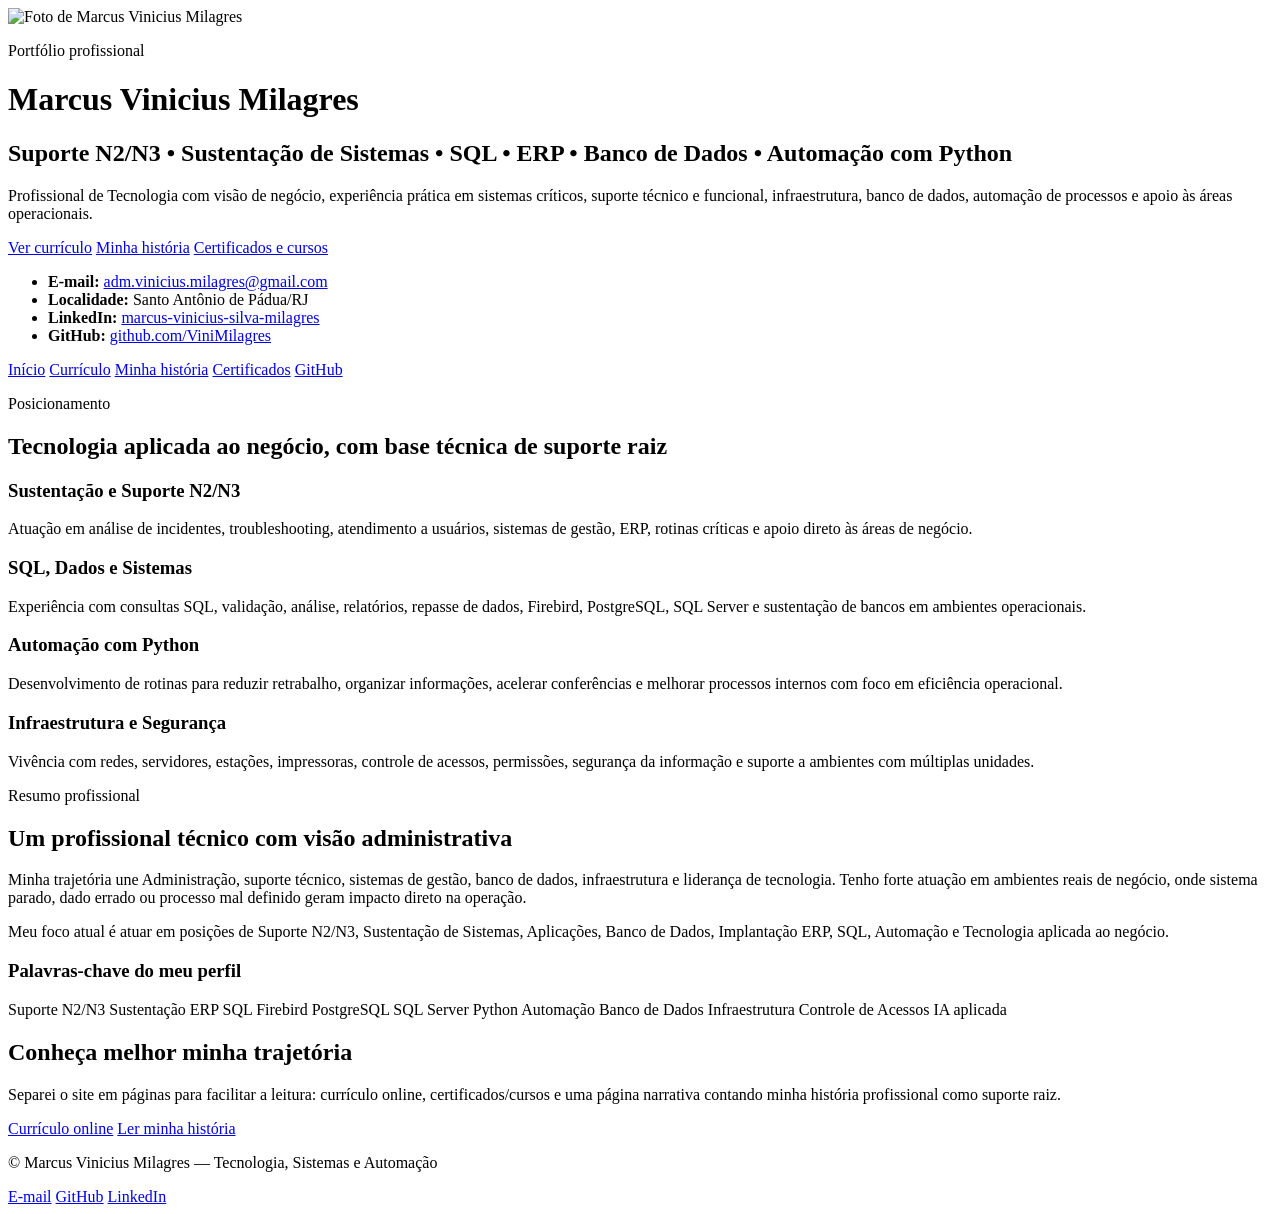
==== index.html @ ec6087a5 "Atualiza site profissional com currículo, história e certificados Atualiza site profissional com cur" ====
<!DOCTYPE html>
<html lang="pt-BR">
<head>
  <meta charset="UTF-8">
  <meta name="viewport" content="width=device-width, initial-scale=1.0">
  <title>Marcus Vinicius Milagres | Tecnologia, Sistemas e Automação</title>
  <meta name="description" content="Portfólio profissional de Marcus Vinicius Milagres: Sustentação de Sistemas, Suporte N2/N3, SQL, ERP, Banco de Dados, Infraestrutura e Automação com Python.">
  <link rel="preconnect" href="https://fonts.gstatic.com">
  <link href="https://fonts.googleapis.com/css2?family=Open+Sans:wght@400;600;700;800&display=swap" rel="stylesheet">
  <link rel="stylesheet" href="./assets/css/style.css">
</head>
<body>
  <header class="site-header">
    <div class="container header-grid">
      <div class="profile-photo">
        <img src="./assets/images/fotoVini.PNG" alt="Foto de Marcus Vinicius Milagres">
      </div>

      <div class="hero">
        <p class="eyebrow">Portfólio profissional</p>
        <h1>Marcus Vinicius Milagres</h1>
        <h2>Suporte N2/N3 • Sustentação de Sistemas • SQL • ERP • Banco de Dados • Automação com Python</h2>
        <p>
          Profissional de Tecnologia com visão de negócio, experiência prática em sistemas críticos,
          suporte técnico e funcional, infraestrutura, banco de dados, automação de processos e apoio às áreas operacionais.
        </p>

        <div class="hero-actions">
          <a class="btn btn-primary" href="./curriculo.html">Ver currículo</a>
          <a class="btn btn-secondary" href="./historia.html">Minha história</a>
          <a class="btn btn-secondary" href="./certificados.html">Certificados e cursos</a>
        </div>

        <ul class="contact-list">
          <li><strong>E-mail:</strong> <a href="mailto:adm.vinicius.milagres@gmail.com">adm.vinicius.milagres@gmail.com</a></li>
          <li><strong>Localidade:</strong> Santo Antônio de Pádua/RJ</li>
          <li><strong>LinkedIn:</strong> <a href="https://www.linkedin.com/in/marcus-vinicius-silva-milagres-515609143/">marcus-vinicius-silva-milagres</a></li>
          <li><strong>GitHub:</strong> <a href="https://github.com/ViniMilagres">github.com/ViniMilagres</a></li>
        </ul>
      </div>
    </div>
  </header>

  <nav class="main-nav">
    <div class="container nav-content">
      <a href="./index.html">Início</a>
      <a href="./curriculo.html">Currículo</a>
      <a href="./historia.html">Minha história</a>
      <a href="./certificados.html">Certificados</a>
      <a href="https://github.com/ViniMilagres">GitHub</a>
    </div>
  </nav>

  <main>
    <section class="section">
      <div class="container">
        <div class="section-title">
          <p class="eyebrow">Posicionamento</p>
          <h2>Tecnologia aplicada ao negócio, com base técnica de suporte raiz</h2>
        </div>

        <div class="cards-grid">
          <article class="card">
            <h3>Sustentação e Suporte N2/N3</h3>
            <p>
              Atuação em análise de incidentes, troubleshooting, atendimento a usuários,
              sistemas de gestão, ERP, rotinas críticas e apoio direto às áreas de negócio.
            </p>
          </article>

          <article class="card">
            <h3>SQL, Dados e Sistemas</h3>
            <p>
              Experiência com consultas SQL, validação, análise, relatórios, repasse de dados,
              Firebird, PostgreSQL, SQL Server e sustentação de bancos em ambientes operacionais.
            </p>
          </article>

          <article class="card">
            <h3>Automação com Python</h3>
            <p>
              Desenvolvimento de rotinas para reduzir retrabalho, organizar informações,
              acelerar conferências e melhorar processos internos com foco em eficiência operacional.
            </p>
          </article>

          <article class="card">
            <h3>Infraestrutura e Segurança</h3>
            <p>
              Vivência com redes, servidores, estações, impressoras, controle de acessos,
              permissões, segurança da informação e suporte a ambientes com múltiplas unidades.
            </p>
          </article>
        </div>
      </div>
    </section>

    <section class="section section-muted">
      <div class="container two-columns">
        <div>
          <p class="eyebrow">Resumo profissional</p>
          <h2>Um profissional técnico com visão administrativa</h2>
          <p>
            Minha trajetória une Administração, suporte técnico, sistemas de gestão, banco de dados,
            infraestrutura e liderança de tecnologia. Tenho forte atuação em ambientes reais de negócio,
            onde sistema parado, dado errado ou processo mal definido geram impacto direto na operação.
          </p>
          <p>
            Meu foco atual é atuar em posições de Suporte N2/N3, Sustentação de Sistemas, Aplicações,
            Banco de Dados, Implantação ERP, SQL, Automação e Tecnologia aplicada ao negócio.
          </p>
        </div>

        <div class="highlight-box">
          <h3>Palavras-chave do meu perfil</h3>
          <div class="tags">
            <span>Suporte N2/N3</span>
            <span>Sustentação</span>
            <span>ERP</span>
            <span>SQL</span>
            <span>Firebird</span>
            <span>PostgreSQL</span>
            <span>SQL Server</span>
            <span>Python</span>
            <span>Automação</span>
            <span>Banco de Dados</span>
            <span>Infraestrutura</span>
            <span>Controle de Acessos</span>
            <span>IA aplicada</span>
          </div>
        </div>
      </div>
    </section>

    <section class="section">
      <div class="container callout">
        <h2>Conheça melhor minha trajetória</h2>
        <p>
          Separei o site em páginas para facilitar a leitura: currículo online, certificados/cursos
          e uma página narrativa contando minha história profissional como suporte raiz.
        </p>
        <div class="hero-actions">
          <a class="btn btn-primary" href="./curriculo.html">Currículo online</a>
          <a class="btn btn-secondary" href="./historia.html">Ler minha história</a>
        </div>
      </div>
    </section>
  </main>

  <footer class="site-footer">
    <div class="container footer-grid">
      <p>© Marcus Vinicius Milagres — Tecnologia, Sistemas e Automação</p>
      <div>
        <a href="mailto:adm.vinicius.milagres@gmail.com">E-mail</a>
        <a href="https://github.com/ViniMilagres">GitHub</a>
        <a href="https://www.linkedin.com/in/marcus-vinicius-silva-milagres-515609143/">LinkedIn</a>
      </div>
    </div>
  </footer>
</body>
</html>
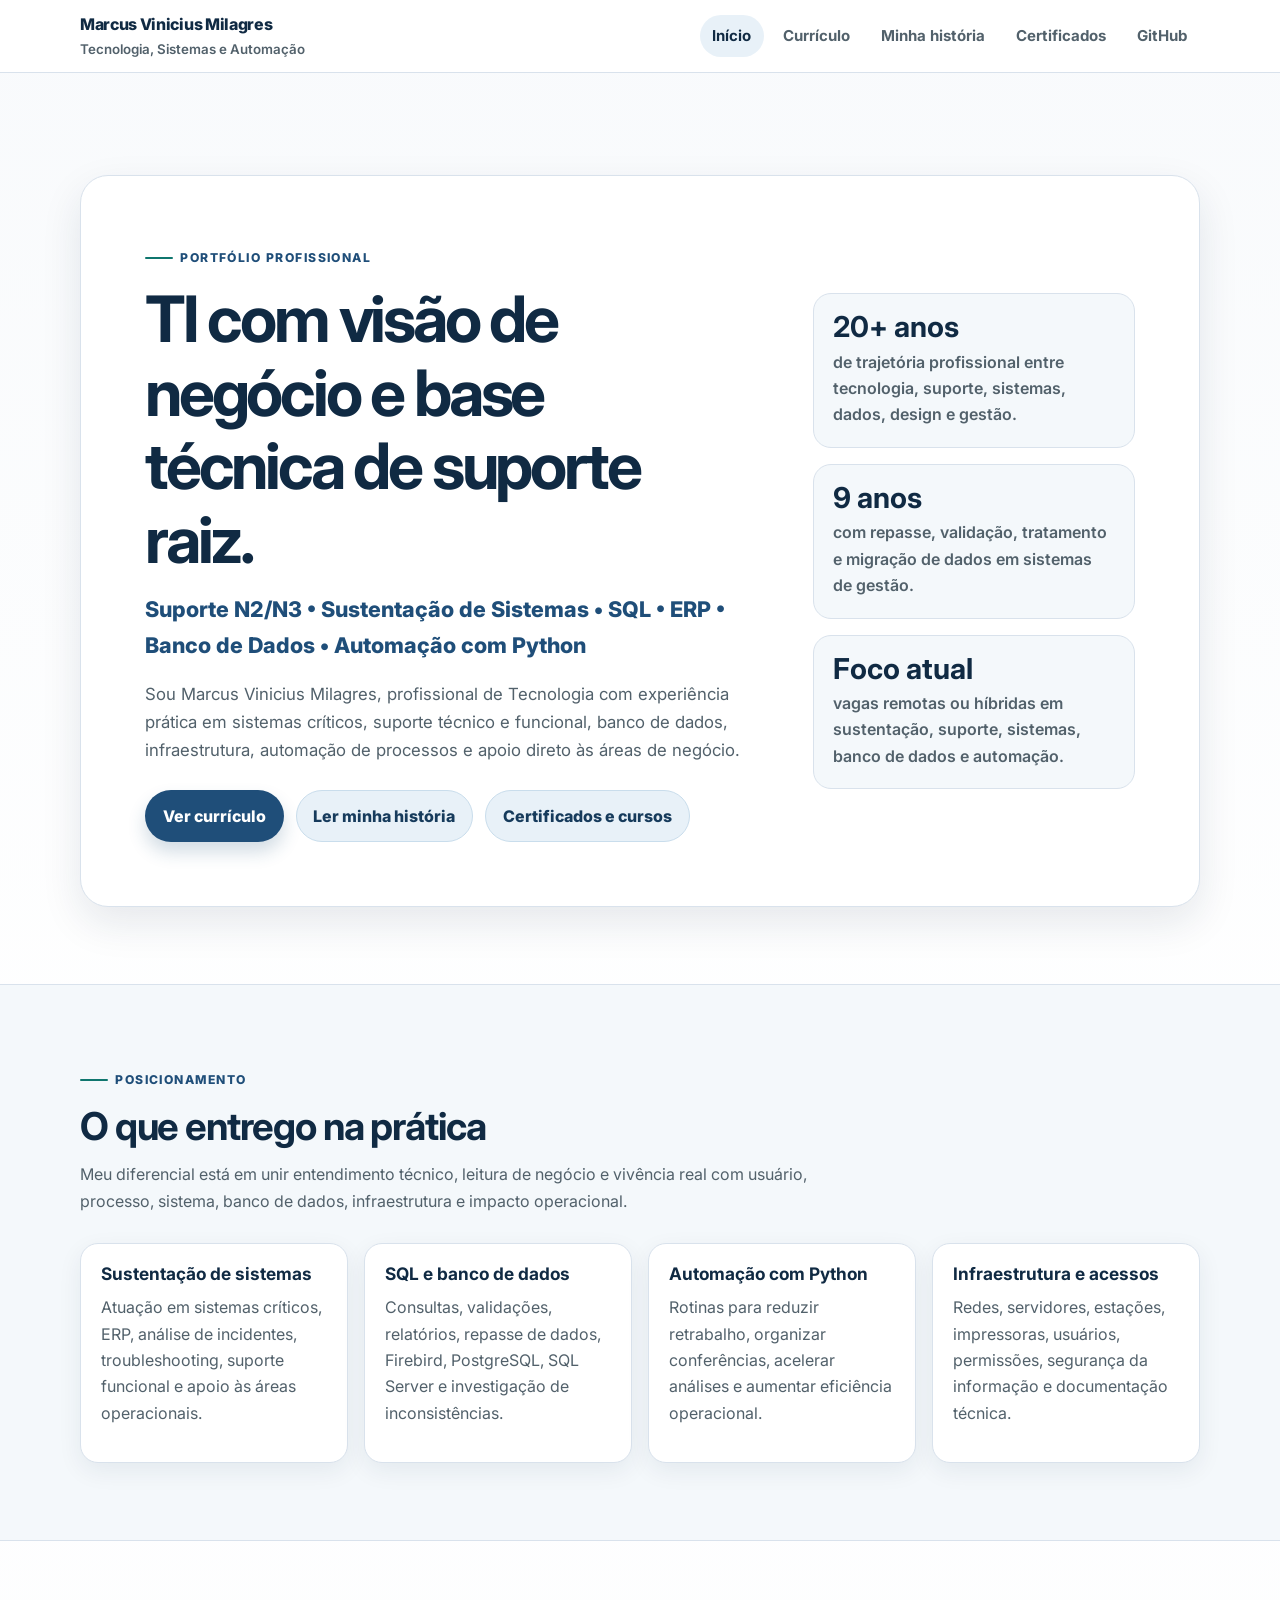
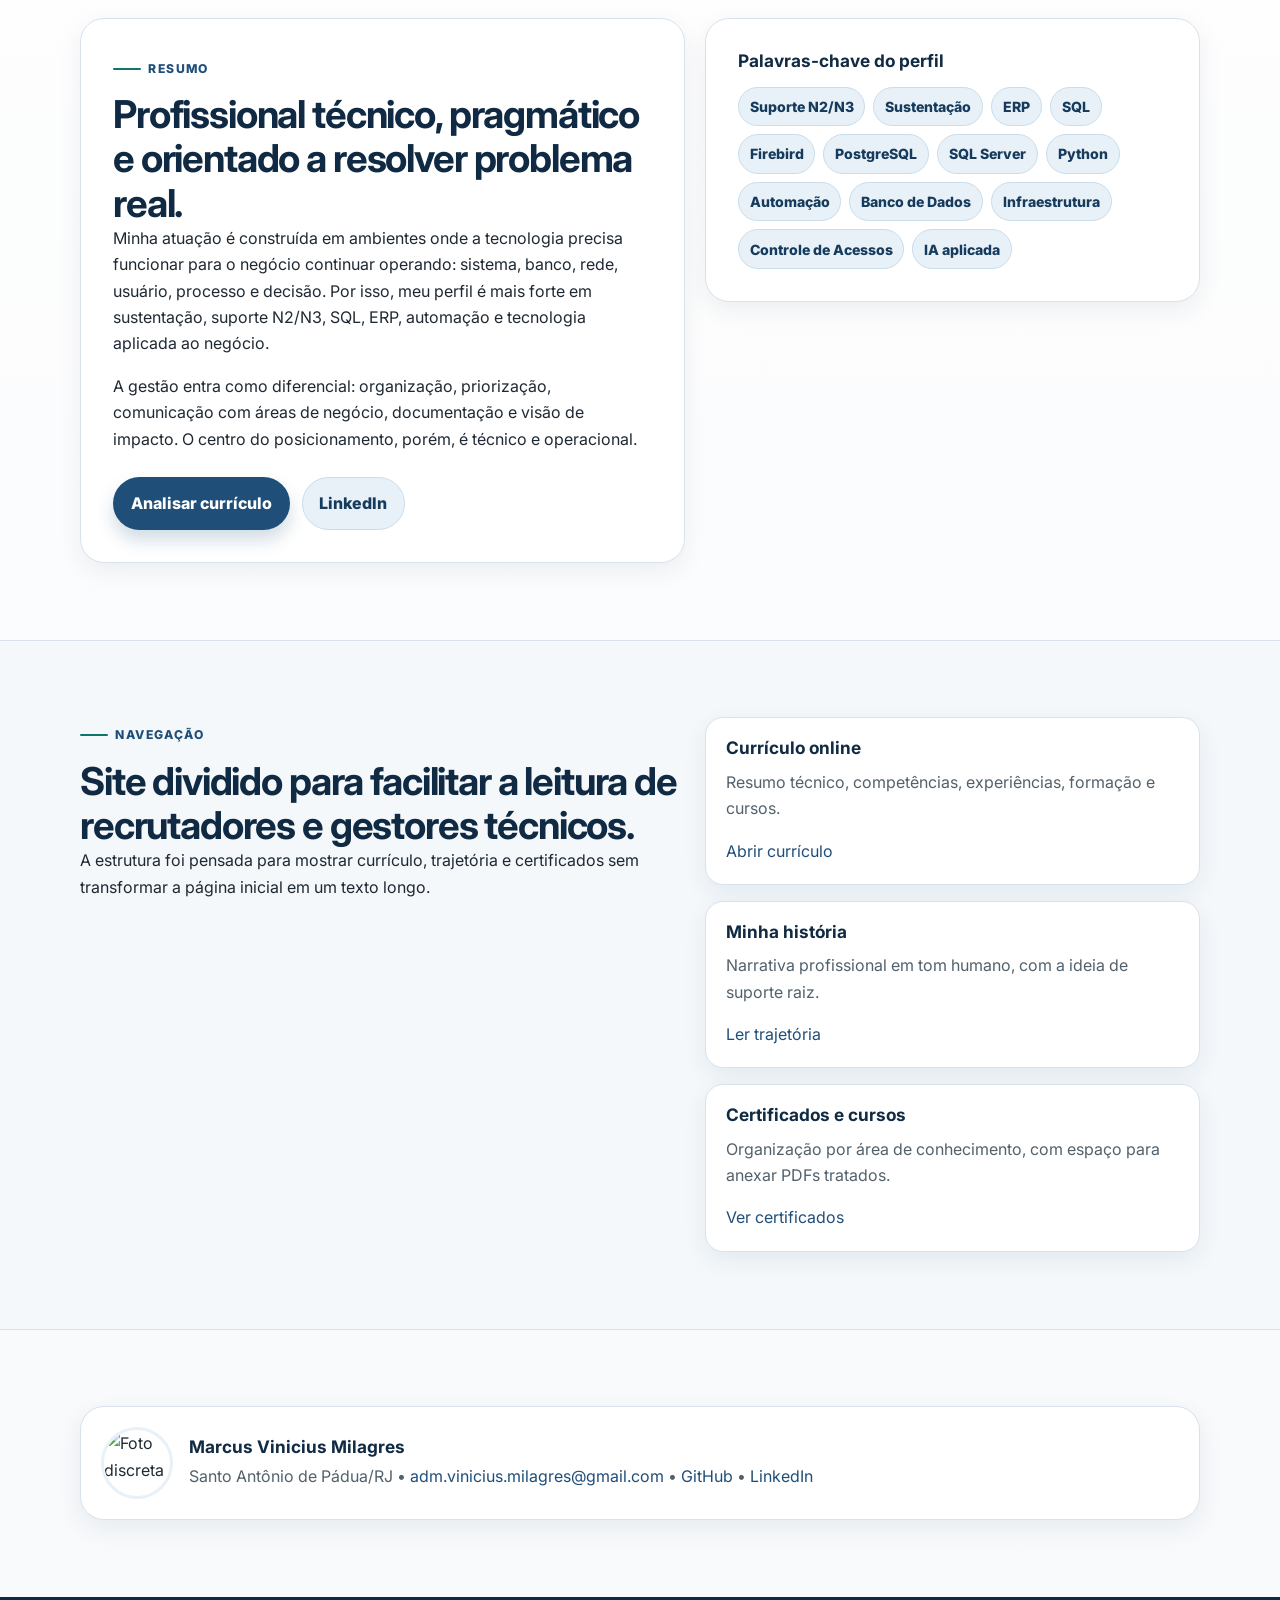
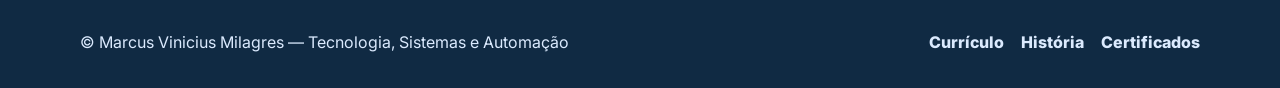
==== commit b0ce4784: "Melhora visual responsivo do site profissional Melhora visual responsivo do site profissional" ====
--- a/index.html
+++ b/index.html
@@ -4,116 +4,119 @@
   <meta charset="UTF-8">
   <meta name="viewport" content="width=device-width, initial-scale=1.0">
   <title>Marcus Vinicius Milagres | Tecnologia, Sistemas e Automação</title>
-  <meta name="description" content="Portfólio profissional de Marcus Vinicius Milagres: Sustentação de Sistemas, Suporte N2/N3, SQL, ERP, Banco de Dados, Infraestrutura e Automação com Python.">
-  <link rel="preconnect" href="https://fonts.gstatic.com">
-  <link href="https://fonts.googleapis.com/css2?family=Open+Sans:wght@400;600;700;800&display=swap" rel="stylesheet">
+  <meta name="description" content="Portfólio profissional de Marcus Vinicius Milagres: Suporte N2/N3, Sustentação de Sistemas, SQL, ERP, Banco de Dados e Automação com Python.">
+  <link rel="preconnect" href="https://fonts.googleapis.com">
+  <link rel="preconnect" href="https://fonts.gstatic.com" crossorigin>
+  <link href="https://fonts.googleapis.com/css2?family=Inter:wght@400;500;600;700;800;900&display=swap" rel="stylesheet">
   <link rel="stylesheet" href="./assets/css/style.css">
 </head>
 <body>
-  <header class="site-header">
-    <div class="container header-grid">
-      <div class="profile-photo">
-        <img src="./assets/images/fotoVini.PNG" alt="Foto de Marcus Vinicius Milagres">
-      </div>
-
-      <div class="hero">
-        <p class="eyebrow">Portfólio profissional</p>
-        <h1>Marcus Vinicius Milagres</h1>
-        <h2>Suporte N2/N3 • Sustentação de Sistemas • SQL • ERP • Banco de Dados • Automação com Python</h2>
-        <p>
-          Profissional de Tecnologia com visão de negócio, experiência prática em sistemas críticos,
-          suporte técnico e funcional, infraestrutura, banco de dados, automação de processos e apoio às áreas operacionais.
-        </p>
-
-        <div class="hero-actions">
-          <a class="btn btn-primary" href="./curriculo.html">Ver currículo</a>
-          <a class="btn btn-secondary" href="./historia.html">Minha história</a>
-          <a class="btn btn-secondary" href="./certificados.html">Certificados e cursos</a>
-        </div>
-
-        <ul class="contact-list">
-          <li><strong>E-mail:</strong> <a href="mailto:adm.vinicius.milagres@gmail.com">adm.vinicius.milagres@gmail.com</a></li>
-          <li><strong>Localidade:</strong> Santo Antônio de Pádua/RJ</li>
-          <li><strong>LinkedIn:</strong> <a href="https://www.linkedin.com/in/marcus-vinicius-silva-milagres-515609143/">marcus-vinicius-silva-milagres</a></li>
-          <li><strong>GitHub:</strong> <a href="https://github.com/ViniMilagres">github.com/ViniMilagres</a></li>
-        </ul>
-      </div>
+  <header class="topbar">
+    <div class="container navbar">
+      <a class="brand" href="./index.html">
+        Marcus Vinicius Milagres
+        <small>Tecnologia, Sistemas e Automação</small>
+      </a>
+      <nav class="nav-links" aria-label="Menu principal">
+        <a class="ativo" href="./index.html">Início</a>
+        <a href="./curriculo.html">Currículo</a>
+        <a href="./historia.html">Minha história</a>
+        <a href="./certificados.html">Certificados</a>
+        <a href="https://github.com/ViniMilagres">GitHub</a>
+      </nav>
     </div>
   </header>
 
-  <nav class="main-nav">
-    <div class="container nav-content">
-      <a href="./index.html">Início</a>
-      <a href="./curriculo.html">Currículo</a>
-      <a href="./historia.html">Minha história</a>
-      <a href="./certificados.html">Certificados</a>
-      <a href="https://github.com/ViniMilagres">GitHub</a>
-    </div>
-  </nav>
+  <main>
+    <section class="hero">
+      <div class="container hero-card">
+        <div>
+          <p class="eyebrow">Portfólio profissional</p>
+          <h1>TI com visão de negócio e base técnica de suporte raiz.</h1>
+          <p class="hero-subtitle">Suporte N2/N3 • Sustentação de Sistemas • SQL • ERP • Banco de Dados • Automação com Python</p>
+          <p class="hero-text">
+            Sou Marcus Vinicius Milagres, profissional de Tecnologia com experiência prática em sistemas críticos,
+            suporte técnico e funcional, banco de dados, infraestrutura, automação de processos e apoio direto às áreas de negócio.
+          </p>
+          <div class="actions">
+            <a class="btn btn-primary" href="./curriculo.html">Ver currículo</a>
+            <a class="btn btn-secondary" href="./historia.html">Ler minha história</a>
+            <a class="btn btn-secondary" href="./certificados.html">Certificados e cursos</a>
+          </div>
+        </div>
 
-  <main>
-    <section class="section">
+        <aside class="hero-side" aria-label="Resumo rápido">
+          <div class="metric-card">
+            <strong>20+ anos</strong>
+            <span>de trajetória profissional entre tecnologia, suporte, sistemas, dados, design e gestão.</span>
+          </div>
+          <div class="metric-card">
+            <strong>9 anos</strong>
+            <span>com repasse, validação, tratamento e migração de dados em sistemas de gestão.</span>
+          </div>
+          <div class="metric-card">
+            <strong>Foco atual</strong>
+            <span>vagas remotas ou híbridas em sustentação, suporte, sistemas, banco de dados e automação.</span>
+          </div>
+        </aside>
+      </div>
+    </section>
+
+    <section class="section section-muted">
       <div class="container">
-        <div class="section-title">
+        <div class="section-head">
           <p class="eyebrow">Posicionamento</p>
-          <h2>Tecnologia aplicada ao negócio, com base técnica de suporte raiz</h2>
+          <h2>O que entrego na prática</h2>
+          <p>
+            Meu diferencial está em unir entendimento técnico, leitura de negócio e vivência real com usuário, processo,
+            sistema, banco de dados, infraestrutura e impacto operacional.
+          </p>
         </div>
 
         <div class="cards-grid">
           <article class="card">
-            <h3>Sustentação e Suporte N2/N3</h3>
-            <p>
-              Atuação em análise de incidentes, troubleshooting, atendimento a usuários,
-              sistemas de gestão, ERP, rotinas críticas e apoio direto às áreas de negócio.
-            </p>
+            <h3>Sustentação de sistemas</h3>
+            <p>Atuação em sistemas críticos, ERP, análise de incidentes, troubleshooting, suporte funcional e apoio às áreas operacionais.</p>
           </article>
-
           <article class="card">
-            <h3>SQL, Dados e Sistemas</h3>
-            <p>
-              Experiência com consultas SQL, validação, análise, relatórios, repasse de dados,
-              Firebird, PostgreSQL, SQL Server e sustentação de bancos em ambientes operacionais.
-            </p>
+            <h3>SQL e banco de dados</h3>
+            <p>Consultas, validações, relatórios, repasse de dados, Firebird, PostgreSQL, SQL Server e investigação de inconsistências.</p>
           </article>
-
           <article class="card">
             <h3>Automação com Python</h3>
-            <p>
-              Desenvolvimento de rotinas para reduzir retrabalho, organizar informações,
-              acelerar conferências e melhorar processos internos com foco em eficiência operacional.
-            </p>
+            <p>Rotinas para reduzir retrabalho, organizar conferências, acelerar análises e aumentar eficiência operacional.</p>
           </article>
-
           <article class="card">
-            <h3>Infraestrutura e Segurança</h3>
-            <p>
-              Vivência com redes, servidores, estações, impressoras, controle de acessos,
-              permissões, segurança da informação e suporte a ambientes com múltiplas unidades.
-            </p>
+            <h3>Infraestrutura e acessos</h3>
+            <p>Redes, servidores, estações, impressoras, usuários, permissões, segurança da informação e documentação técnica.</p>
           </article>
         </div>
       </div>
     </section>
 
-    <section class="section section-muted">
-      <div class="container two-columns">
-        <div>
-          <p class="eyebrow">Resumo profissional</p>
-          <h2>Um profissional técnico com visão administrativa</h2>
+    <section class="section">
+      <div class="container grid-2">
+        <div class="resume-panel">
+          <p class="eyebrow">Resumo</p>
+          <h2>Profissional técnico, pragmático e orientado a resolver problema real.</h2>
           <p>
-            Minha trajetória une Administração, suporte técnico, sistemas de gestão, banco de dados,
-            infraestrutura e liderança de tecnologia. Tenho forte atuação em ambientes reais de negócio,
-            onde sistema parado, dado errado ou processo mal definido geram impacto direto na operação.
+            Minha atuação é construída em ambientes onde a tecnologia precisa funcionar para o negócio continuar operando:
+            sistema, banco, rede, usuário, processo e decisão. Por isso, meu perfil é mais forte em sustentação, suporte N2/N3,
+            SQL, ERP, automação e tecnologia aplicada ao negócio.
           </p>
           <p>
-            Meu foco atual é atuar em posições de Suporte N2/N3, Sustentação de Sistemas, Aplicações,
-            Banco de Dados, Implantação ERP, SQL, Automação e Tecnologia aplicada ao negócio.
+            A gestão entra como diferencial: organização, priorização, comunicação com áreas de negócio, documentação e visão de impacto.
+            O centro do posicionamento, porém, é técnico e operacional.
           </p>
+          <div class="actions">
+            <a class="btn btn-primary" href="./curriculo.html">Analisar currículo</a>
+            <a class="btn btn-secondary" href="https://www.linkedin.com/in/marcus-vinicius-silva-milagres-515609143/">LinkedIn</a>
+          </div>
         </div>
 
-        <div class="highlight-box">
-          <h3>Palavras-chave do meu perfil</h3>
-          <div class="tags">
+        <aside class="resume-panel">
+          <h3>Palavras-chave do perfil</h3>
+          <div class="tags" style="margin-top: 1rem;">
             <span>Suporte N2/N3</span>
             <span>Sustentação</span>
             <span>ERP</span>
@@ -128,32 +131,61 @@
             <span>Controle de Acessos</span>
             <span>IA aplicada</span>
           </div>
+        </aside>
+      </div>
+    </section>
+
+    <section class="section section-muted">
+      <div class="container grid-2">
+        <div>
+          <p class="eyebrow">Navegação</p>
+          <h2>Site dividido para facilitar a leitura de recrutadores e gestores técnicos.</h2>
+          <p>
+            A estrutura foi pensada para mostrar currículo, trajetória e certificados sem transformar a página inicial em um texto longo.
+          </p>
+        </div>
+        <div class="cards-grid" style="grid-template-columns: 1fr;">
+          <article class="card">
+            <h3>Currículo online</h3>
+            <p>Resumo técnico, competências, experiências, formação e cursos.</p>
+            <a href="./curriculo.html">Abrir currículo</a>
+          </article>
+          <article class="card">
+            <h3>Minha história</h3>
+            <p>Narrativa profissional em tom humano, com a ideia de suporte raiz.</p>
+            <a href="./historia.html">Ler trajetória</a>
+          </article>
+          <article class="card">
+            <h3>Certificados e cursos</h3>
+            <p>Organização por área de conhecimento, com espaço para anexar PDFs tratados.</p>
+            <a href="./certificados.html">Ver certificados</a>
+          </article>
         </div>
       </div>
     </section>
 
     <section class="section">
-      <div class="container callout">
-        <h2>Conheça melhor minha trajetória</h2>
-        <p>
-          Separei o site em páginas para facilitar a leitura: currículo online, certificados/cursos
-          e uma página narrativa contando minha história profissional como suporte raiz.
-        </p>
-        <div class="hero-actions">
-          <a class="btn btn-primary" href="./curriculo.html">Currículo online</a>
-          <a class="btn btn-secondary" href="./historia.html">Ler minha história</a>
+      <div class="container profile-mini">
+        <img src="./assets/images/fotoVini.PNG" alt="Foto discreta de Marcus Vinicius Milagres">
+        <div>
+          <h3>Marcus Vinicius Milagres</h3>
+          <p style="margin: .35rem 0 0; color: var(--cinza-700);">
+            Santo Antônio de Pádua/RJ • <a href="mailto:adm.vinicius.milagres@gmail.com">adm.vinicius.milagres@gmail.com</a> •
+            <a href="https://github.com/ViniMilagres">GitHub</a> •
+            <a href="https://www.linkedin.com/in/marcus-vinicius-silva-milagres-515609143/">LinkedIn</a>
+          </p>
         </div>
       </div>
     </section>
   </main>
 
-  <footer class="site-footer">
+  <footer class="footer">
     <div class="container footer-grid">
       <p>© Marcus Vinicius Milagres — Tecnologia, Sistemas e Automação</p>
       <div>
-        <a href="mailto:adm.vinicius.milagres@gmail.com">E-mail</a>
-        <a href="https://github.com/ViniMilagres">GitHub</a>
-        <a href="https://www.linkedin.com/in/marcus-vinicius-silva-milagres-515609143/">LinkedIn</a>
+        <a href="./curriculo.html">Currículo</a>
+        <a href="./historia.html">História</a>
+        <a href="./certificados.html">Certificados</a>
       </div>
     </div>
   </footer>
--- a/assets/css/style.css
+++ b/assets/css/style.css
@@ -0,0 +1,642 @@
+:root {
+  --azul-900: #102a43;
+  --azul-800: #163b5c;
+  --azul-700: #1f4e79;
+  --azul-100: #e8f1f8;
+  --azul-050: #f4f8fb;
+  --cinza-900: #1f2933;
+  --cinza-700: #52616b;
+  --cinza-500: #7b8794;
+  --cinza-200: #d9e2ec;
+  --cinza-100: #eef2f6;
+  --branco: #ffffff;
+  --destaque: #0f766e;
+  --sombra: 0 16px 40px rgba(16, 42, 67, 0.10);
+  --sombra-suave: 0 8px 24px rgba(16, 42, 67, 0.07);
+  --raio: 18px;
+  --largura: 1120px;
+}
+
+* {
+  box-sizing: border-box;
+}
+
+html {
+  scroll-behavior: smooth;
+}
+
+body {
+  margin: 0;
+  font-family: 'Inter', 'Segoe UI', Arial, sans-serif;
+  color: var(--cinza-900);
+  background: linear-gradient(180deg, #f8fafc 0%, #ffffff 35%, #f7f9fb 100%);
+  line-height: 1.65;
+}
+
+a {
+  color: var(--azul-700);
+  text-decoration: none;
+}
+
+a:hover {
+  text-decoration: underline;
+}
+
+p {
+  margin: 0 0 1rem;
+}
+
+h1, h2, h3, h4 {
+  margin: 0;
+  line-height: 1.15;
+  color: var(--azul-900);
+}
+
+h1 {
+  font-size: clamp(2rem, 5vw, 4.1rem);
+  letter-spacing: -0.05em;
+}
+
+h2 {
+  font-size: clamp(1.45rem, 3vw, 2.4rem);
+  letter-spacing: -0.03em;
+}
+
+h3 {
+  font-size: 1.08rem;
+}
+
+ul {
+  margin: 0;
+  padding: 0;
+}
+
+li {
+  list-style: none;
+}
+
+.container {
+  width: min(var(--largura), calc(100% - 32px));
+  margin: 0 auto;
+}
+
+.topbar {
+  position: sticky;
+  top: 0;
+  z-index: 10;
+  backdrop-filter: blur(14px);
+  background: rgba(255, 255, 255, 0.92);
+  border-bottom: 1px solid var(--cinza-200);
+}
+
+.navbar {
+  display: flex;
+  align-items: center;
+  justify-content: space-between;
+  gap: 1rem;
+  min-height: 72px;
+}
+
+.brand {
+  display: inline-flex;
+  flex-direction: column;
+  gap: 2px;
+  font-weight: 800;
+  color: var(--azul-900);
+  letter-spacing: -0.02em;
+}
+
+.brand small {
+  font-weight: 600;
+  color: var(--cinza-700);
+  letter-spacing: 0;
+}
+
+.nav-links {
+  display: flex;
+  flex-wrap: wrap;
+  align-items: center;
+  justify-content: flex-end;
+  gap: 0.35rem;
+}
+
+.nav-links a {
+  padding: 0.55rem 0.8rem;
+  border-radius: 999px;
+  color: var(--cinza-700);
+  font-weight: 700;
+  font-size: 0.94rem;
+}
+
+.nav-links a:hover,
+.nav-links a.ativo {
+  color: var(--azul-900);
+  background: var(--azul-100);
+  text-decoration: none;
+}
+
+.hero,
+.page-hero {
+  padding: clamp(3.8rem, 8vw, 7.5rem) 0 clamp(2.5rem, 6vw, 5.5rem);
+}
+
+.hero-card {
+  display: grid;
+  grid-template-columns: 1.5fr 0.8fr;
+  gap: clamp(1.5rem, 5vw, 4rem);
+  align-items: center;
+  background: var(--branco);
+  border: 1px solid var(--cinza-200);
+  border-radius: 28px;
+  padding: clamp(1.5rem, 5vw, 4rem);
+  box-shadow: var(--sombra);
+}
+
+.eyebrow {
+  display: inline-flex;
+  align-items: center;
+  gap: 0.45rem;
+  color: var(--azul-700);
+  font-weight: 800;
+  text-transform: uppercase;
+  letter-spacing: 0.12em;
+  font-size: 0.76rem;
+  margin: 0 0 0.85rem;
+}
+
+.eyebrow::before {
+  content: '';
+  width: 28px;
+  height: 2px;
+  background: var(--destaque);
+  border-radius: 10px;
+}
+
+.hero-subtitle {
+  margin: 1rem 0 1.1rem;
+  color: var(--azul-700);
+  font-weight: 800;
+  font-size: clamp(1.05rem, 2vw, 1.35rem);
+}
+
+.hero-text {
+  max-width: 720px;
+  color: var(--cinza-700);
+  font-size: 1.05rem;
+}
+
+.actions {
+  display: flex;
+  flex-wrap: wrap;
+  gap: 0.75rem;
+  margin-top: 1.6rem;
+}
+
+.btn {
+  display: inline-flex;
+  align-items: center;
+  justify-content: center;
+  min-height: 44px;
+  padding: 0.75rem 1.05rem;
+  border-radius: 999px;
+  border: 1px solid transparent;
+  font-weight: 800;
+  transition: transform 0.2s ease, box-shadow 0.2s ease, background 0.2s ease;
+}
+
+.btn:hover {
+  transform: translateY(-2px);
+  text-decoration: none;
+}
+
+.btn-primary {
+  color: var(--branco);
+  background: var(--azul-700);
+  box-shadow: 0 10px 18px rgba(31, 78, 121, 0.20);
+}
+
+.btn-primary:hover {
+  background: var(--azul-800);
+}
+
+.btn-secondary {
+  color: var(--azul-800);
+  background: var(--azul-100);
+  border-color: #c9ddec;
+}
+
+.hero-side {
+  display: grid;
+  gap: 1rem;
+}
+
+.metric-card,
+.contact-card,
+.soft-card {
+  background: var(--azul-050);
+  border: 1px solid var(--cinza-200);
+  border-radius: var(--raio);
+  padding: 1.2rem;
+}
+
+.metric-card strong {
+  display: block;
+  color: var(--azul-900);
+  font-size: 1.8rem;
+  line-height: 1;
+  margin-bottom: 0.4rem;
+}
+
+.metric-card span,
+.contact-card span,
+.soft-card span {
+  color: var(--cinza-700);
+  font-weight: 600;
+}
+
+.section {
+  padding: clamp(2.8rem, 6vw, 5rem) 0;
+}
+
+.section-muted {
+  background: var(--azul-050);
+  border-top: 1px solid var(--cinza-200);
+  border-bottom: 1px solid var(--cinza-200);
+}
+
+.section-head {
+  max-width: 780px;
+  margin-bottom: 1.8rem;
+}
+
+.section-head p:not(.eyebrow) {
+  color: var(--cinza-700);
+  margin-top: 0.85rem;
+}
+
+.grid,
+.cards-grid {
+  display: grid;
+  grid-template-columns: repeat(4, minmax(0, 1fr));
+  gap: 1rem;
+}
+
+.grid-2 {
+  display: grid;
+  grid-template-columns: 1.1fr 0.9fr;
+  gap: 1.2rem;
+  align-items: start;
+}
+
+.card {
+  background: var(--branco);
+  border: 1px solid var(--cinza-200);
+  border-radius: var(--raio);
+  padding: 1.25rem;
+  box-shadow: var(--sombra-suave);
+}
+
+.card h3 {
+  margin-bottom: 0.65rem;
+}
+
+.card p,
+.card li {
+  color: var(--cinza-700);
+}
+
+.card ul {
+  display: grid;
+  gap: 0.55rem;
+}
+
+.card li {
+  position: relative;
+  padding-left: 1.05rem;
+}
+
+.card li::before {
+  content: '•';
+  position: absolute;
+  left: 0;
+  color: var(--destaque);
+  font-weight: 900;
+}
+
+.tags {
+  display: flex;
+  flex-wrap: wrap;
+  gap: 0.5rem;
+}
+
+.tag,
+.tags span {
+  display: inline-flex;
+  align-items: center;
+  padding: 0.45rem 0.68rem;
+  border-radius: 999px;
+  background: var(--azul-100);
+  color: var(--azul-800);
+  border: 1px solid #c9ddec;
+  font-size: 0.88rem;
+  font-weight: 800;
+}
+
+.resume-panel {
+  background: var(--branco);
+  border: 1px solid var(--cinza-200);
+  border-radius: 24px;
+  padding: clamp(1.25rem, 3vw, 2rem);
+  box-shadow: var(--sombra-suave);
+}
+
+.info-list {
+  display: grid;
+  gap: 0.75rem;
+}
+
+.info-list li {
+  padding-bottom: 0.75rem;
+  border-bottom: 1px solid var(--cinza-200);
+  color: var(--cinza-700);
+}
+
+.info-list li:last-child {
+  border-bottom: 0;
+  padding-bottom: 0;
+}
+
+.experience-list {
+  display: grid;
+  gap: 0.85rem;
+}
+
+details.experience {
+  background: var(--branco);
+  border: 1px solid var(--cinza-200);
+  border-radius: var(--raio);
+  overflow: hidden;
+  box-shadow: var(--sombra-suave);
+}
+
+details.experience summary {
+  display: grid;
+  grid-template-columns: 1fr auto;
+  gap: 1rem;
+  align-items: center;
+  padding: 1.1rem 1.25rem;
+  cursor: pointer;
+  list-style: none;
+}
+
+details.experience summary::-webkit-details-marker {
+  display: none;
+}
+
+details.experience summary::after {
+  content: '+';
+  display: grid;
+  place-items: center;
+  width: 32px;
+  height: 32px;
+  border-radius: 50%;
+  color: var(--azul-700);
+  background: var(--azul-100);
+  font-weight: 900;
+}
+
+details.experience[open] summary::after {
+  content: '–';
+}
+
+.exp-title {
+  display: grid;
+  gap: 0.25rem;
+}
+
+.exp-title strong {
+  color: var(--azul-900);
+  font-size: 1.05rem;
+}
+
+.exp-title span {
+  color: var(--cinza-700);
+  font-size: 0.92rem;
+  font-weight: 700;
+}
+
+.exp-content {
+  padding: 0 1.25rem 1.25rem;
+  color: var(--cinza-700);
+}
+
+.exp-content ul {
+  display: grid;
+  gap: 0.45rem;
+  margin-top: 0.8rem;
+}
+
+.exp-content li {
+  position: relative;
+  padding-left: 1.1rem;
+}
+
+.exp-content li::before {
+  content: '✓';
+  color: var(--destaque);
+  position: absolute;
+  left: 0;
+  font-weight: 900;
+}
+
+.timeline {
+  position: relative;
+  display: grid;
+  gap: 1rem;
+}
+
+.timeline-item {
+  background: var(--branco);
+  border: 1px solid var(--cinza-200);
+  border-radius: var(--raio);
+  padding: 1.25rem;
+  box-shadow: var(--sombra-suave);
+}
+
+.timeline-item span {
+  display: inline-flex;
+  margin-bottom: 0.55rem;
+  color: var(--azul-700);
+  font-weight: 800;
+  font-size: 0.9rem;
+}
+
+.story-text {
+  font-size: 1.04rem;
+  color: var(--cinza-700);
+}
+
+.story-text strong {
+  color: var(--azul-900);
+}
+
+.certificate-grid {
+  display: grid;
+  grid-template-columns: repeat(3, minmax(0, 1fr));
+  gap: 1rem;
+}
+
+.certificate-card {
+  display: flex;
+  flex-direction: column;
+  gap: 0.75rem;
+  background: var(--branco);
+  border: 1px solid var(--cinza-200);
+  border-radius: var(--raio);
+  padding: 1.2rem;
+  box-shadow: var(--sombra-suave);
+}
+
+.certificate-card small {
+  color: var(--azul-700);
+  font-weight: 900;
+  text-transform: uppercase;
+  letter-spacing: 0.08em;
+}
+
+.certificate-card p {
+  color: var(--cinza-700);
+}
+
+.profile-mini {
+  display: grid;
+  grid-template-columns: auto 1fr;
+  align-items: center;
+  gap: 1rem;
+  background: var(--branco);
+  border: 1px solid var(--cinza-200);
+  border-radius: 24px;
+  padding: 1.25rem;
+  box-shadow: var(--sombra-suave);
+}
+
+.profile-mini img {
+  width: 72px;
+  height: 72px;
+  border-radius: 50%;
+  object-fit: cover;
+  border: 3px solid var(--azul-100);
+}
+
+.note {
+  background: #fff7ed;
+  border: 1px solid #fed7aa;
+  color: #7c2d12;
+  border-radius: var(--raio);
+  padding: 1rem;
+  font-weight: 700;
+}
+
+.footer {
+  background: var(--azul-900);
+  color: #dbeafe;
+  padding: 2rem 0;
+}
+
+.footer-grid {
+  display: flex;
+  justify-content: space-between;
+  align-items: center;
+  gap: 1rem;
+  flex-wrap: wrap;
+}
+
+.footer a {
+  color: #dbeafe;
+  font-weight: 800;
+  margin-left: 0.8rem;
+}
+
+.footer p {
+  margin: 0;
+}
+
+@media (max-width: 980px) {
+  .hero-card,
+  .grid-2 {
+    grid-template-columns: 1fr;
+  }
+
+  .grid,
+  .cards-grid,
+  .certificate-grid {
+    grid-template-columns: repeat(2, minmax(0, 1fr));
+  }
+}
+
+@media (max-width: 720px) {
+  .container {
+    width: min(100% - 24px, var(--largura));
+  }
+
+  .navbar {
+    align-items: flex-start;
+    flex-direction: column;
+    padding: 0.85rem 0;
+  }
+
+  .nav-links {
+    justify-content: flex-start;
+    width: 100%;
+  }
+
+  .nav-links a {
+    font-size: 0.9rem;
+    padding: 0.5rem 0.65rem;
+  }
+
+  .hero,
+  .page-hero {
+    padding: 2rem 0;
+  }
+
+  .hero-card {
+    padding: 1.25rem;
+    border-radius: 22px;
+  }
+
+  .grid,
+  .cards-grid,
+  .certificate-grid {
+    grid-template-columns: 1fr;
+  }
+
+  .actions {
+    flex-direction: column;
+  }
+
+  .btn {
+    width: 100%;
+  }
+
+  details.experience summary {
+    grid-template-columns: 1fr;
+  }
+
+  details.experience summary::after {
+    display: none;
+  }
+
+  .profile-mini {
+    grid-template-columns: 1fr;
+    text-align: center;
+  }
+
+  .profile-mini img {
+    margin: 0 auto;
+  }
+
+  .footer a {
+    margin: 0 0.8rem 0 0;
+  }
+}
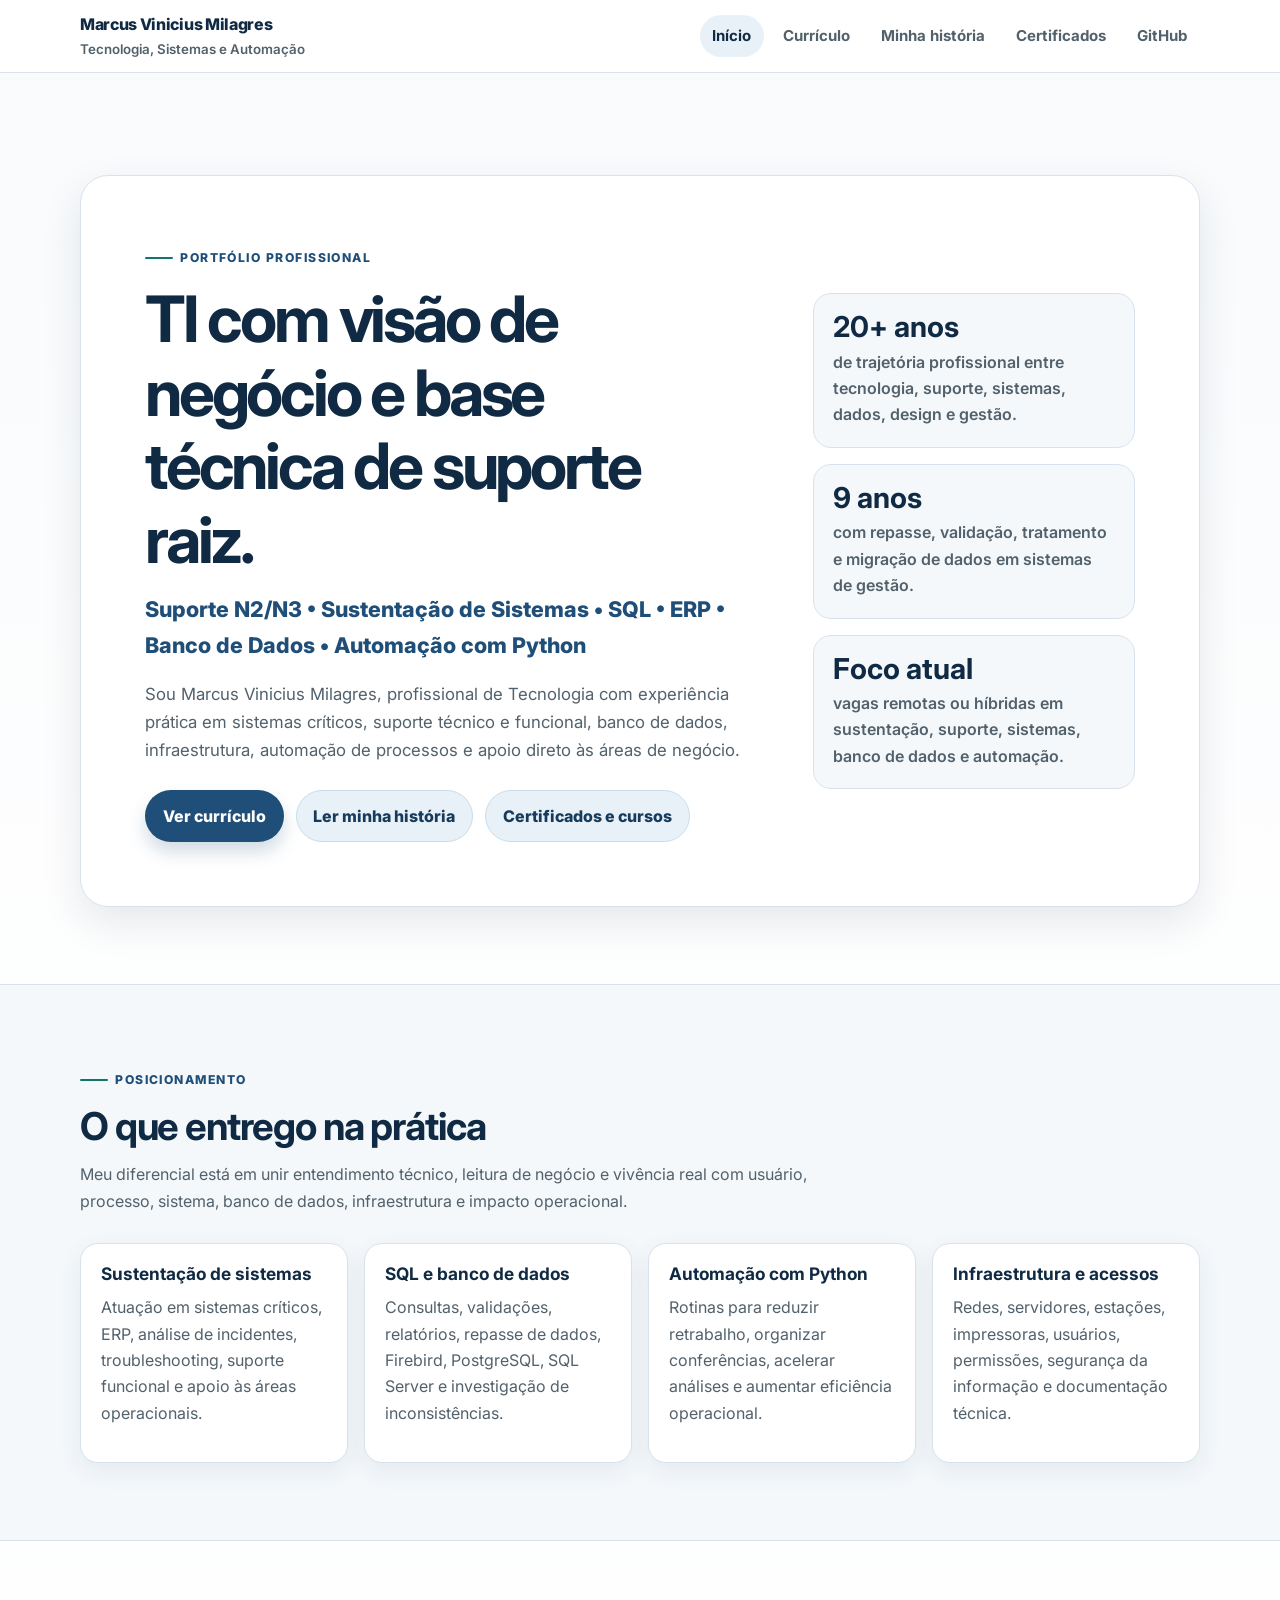
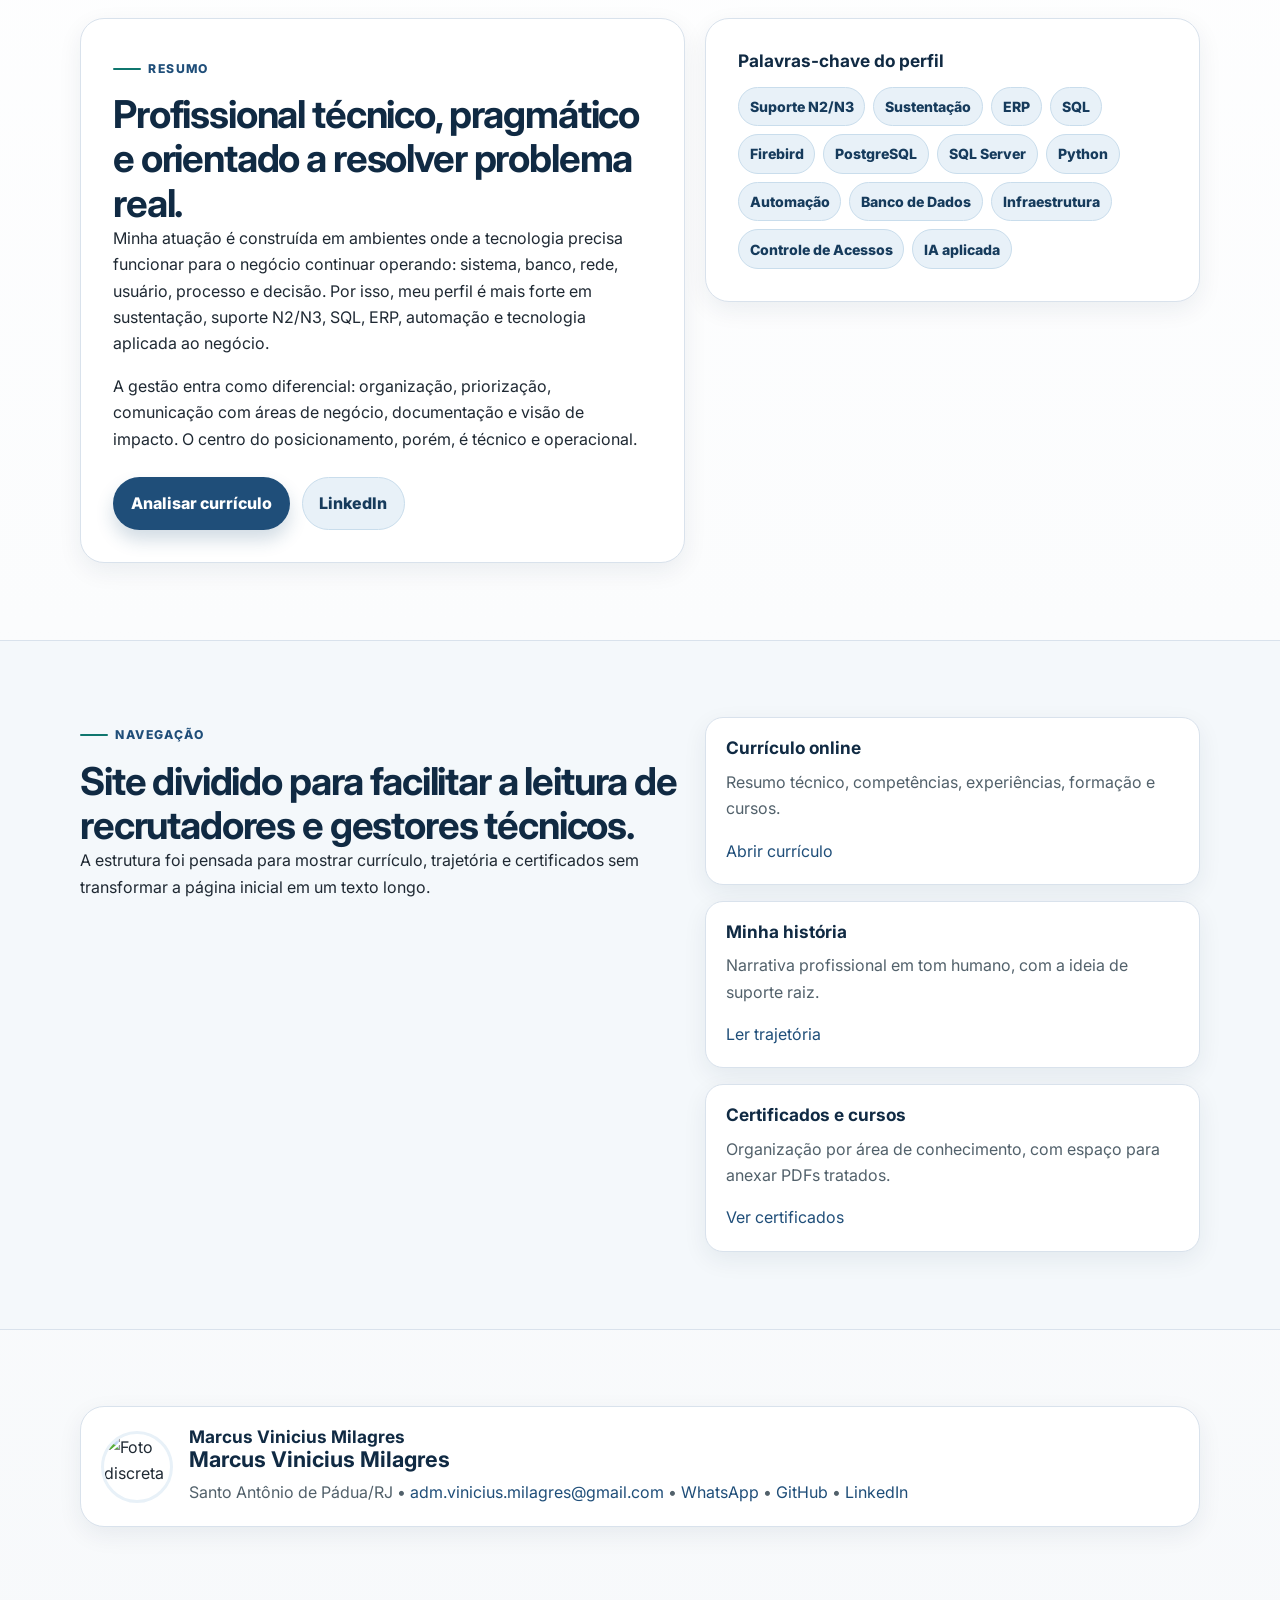
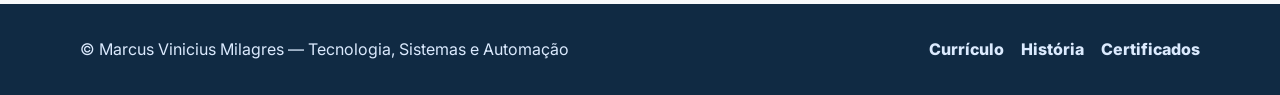
==== commit 53ee8372: "Adiciona WhatsApp no rodapé Adiciona WhatsApp no rodapé" ====
--- a/index.html
+++ b/index.html
@@ -169,10 +169,13 @@
         <img src="./assets/images/fotoVini.PNG" alt="Foto discreta de Marcus Vinicius Milagres">
         <div>
           <h3>Marcus Vinicius Milagres</h3>
-          <p style="margin: .35rem 0 0; color: var(--cinza-700);">
-            Santo Antônio de Pádua/RJ • <a href="mailto:adm.vinicius.milagres@gmail.com">adm.vinicius.milagres@gmail.com</a> •
-            <a href="https://github.com/ViniMilagres">GitHub</a> •
-            <a href="https://www.linkedin.com/in/marcus-vinicius-silva-milagres-515609143/">LinkedIn</a>
+          <h3 style="font-size: 1.35rem;">Marcus Vinicius Milagres</h3>
+          <p style="margin: .45rem 0 0; color: var(--cinza-700); font-size: 1rem; line-height: 1.7;">
+            Santo Antônio de Pádua/RJ •
+            <a href="mailto:adm.vinicius.milagres@gmail.com">adm.vinicius.milagres@gmail.com</a> •
+            <a href="https://wa.me/5522981357997" target="_blank">WhatsApp</a> •
+            <a href="https://github.com/ViniMilagres" target="_blank">GitHub</a> •
+            <a href="https://www.linkedin.com/in/marcus-vinicius-silva-milagres-515609143/" target="_blank">LinkedIn</a>
           </p>
         </div>
       </div>
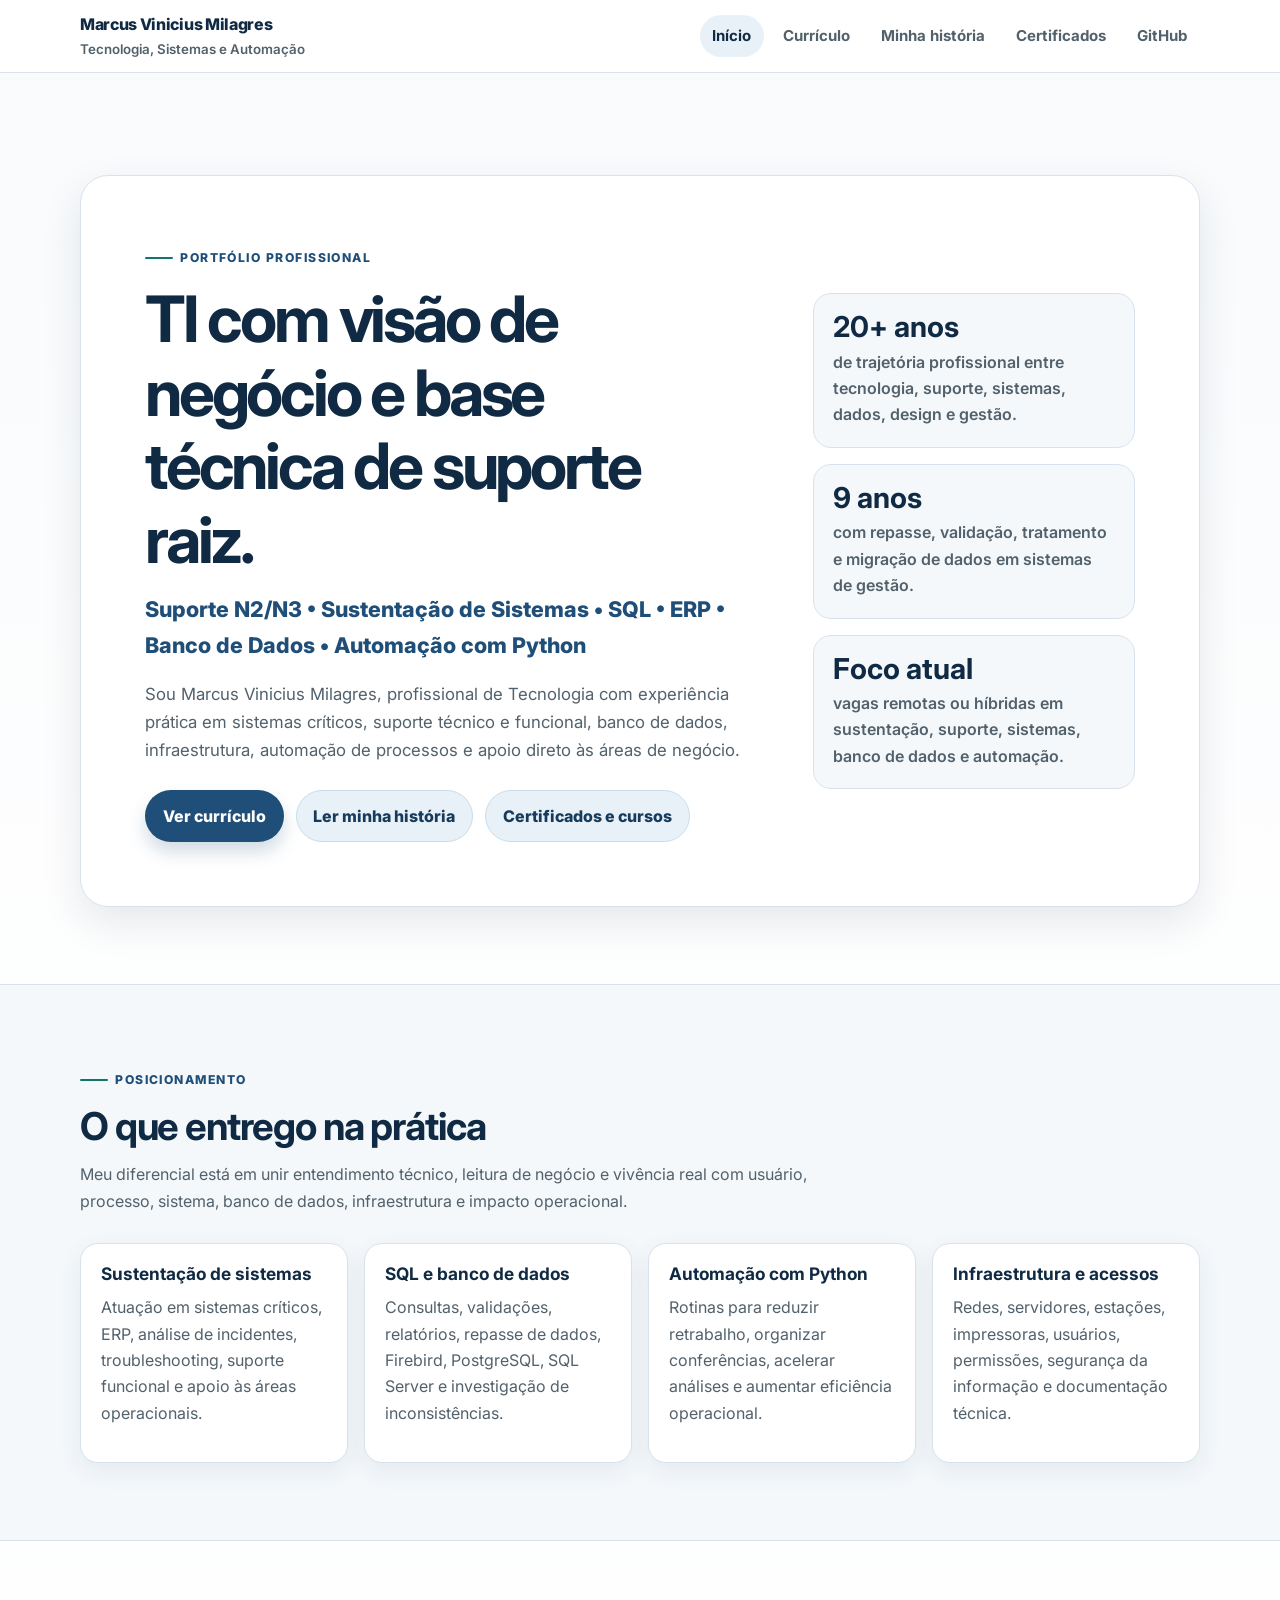
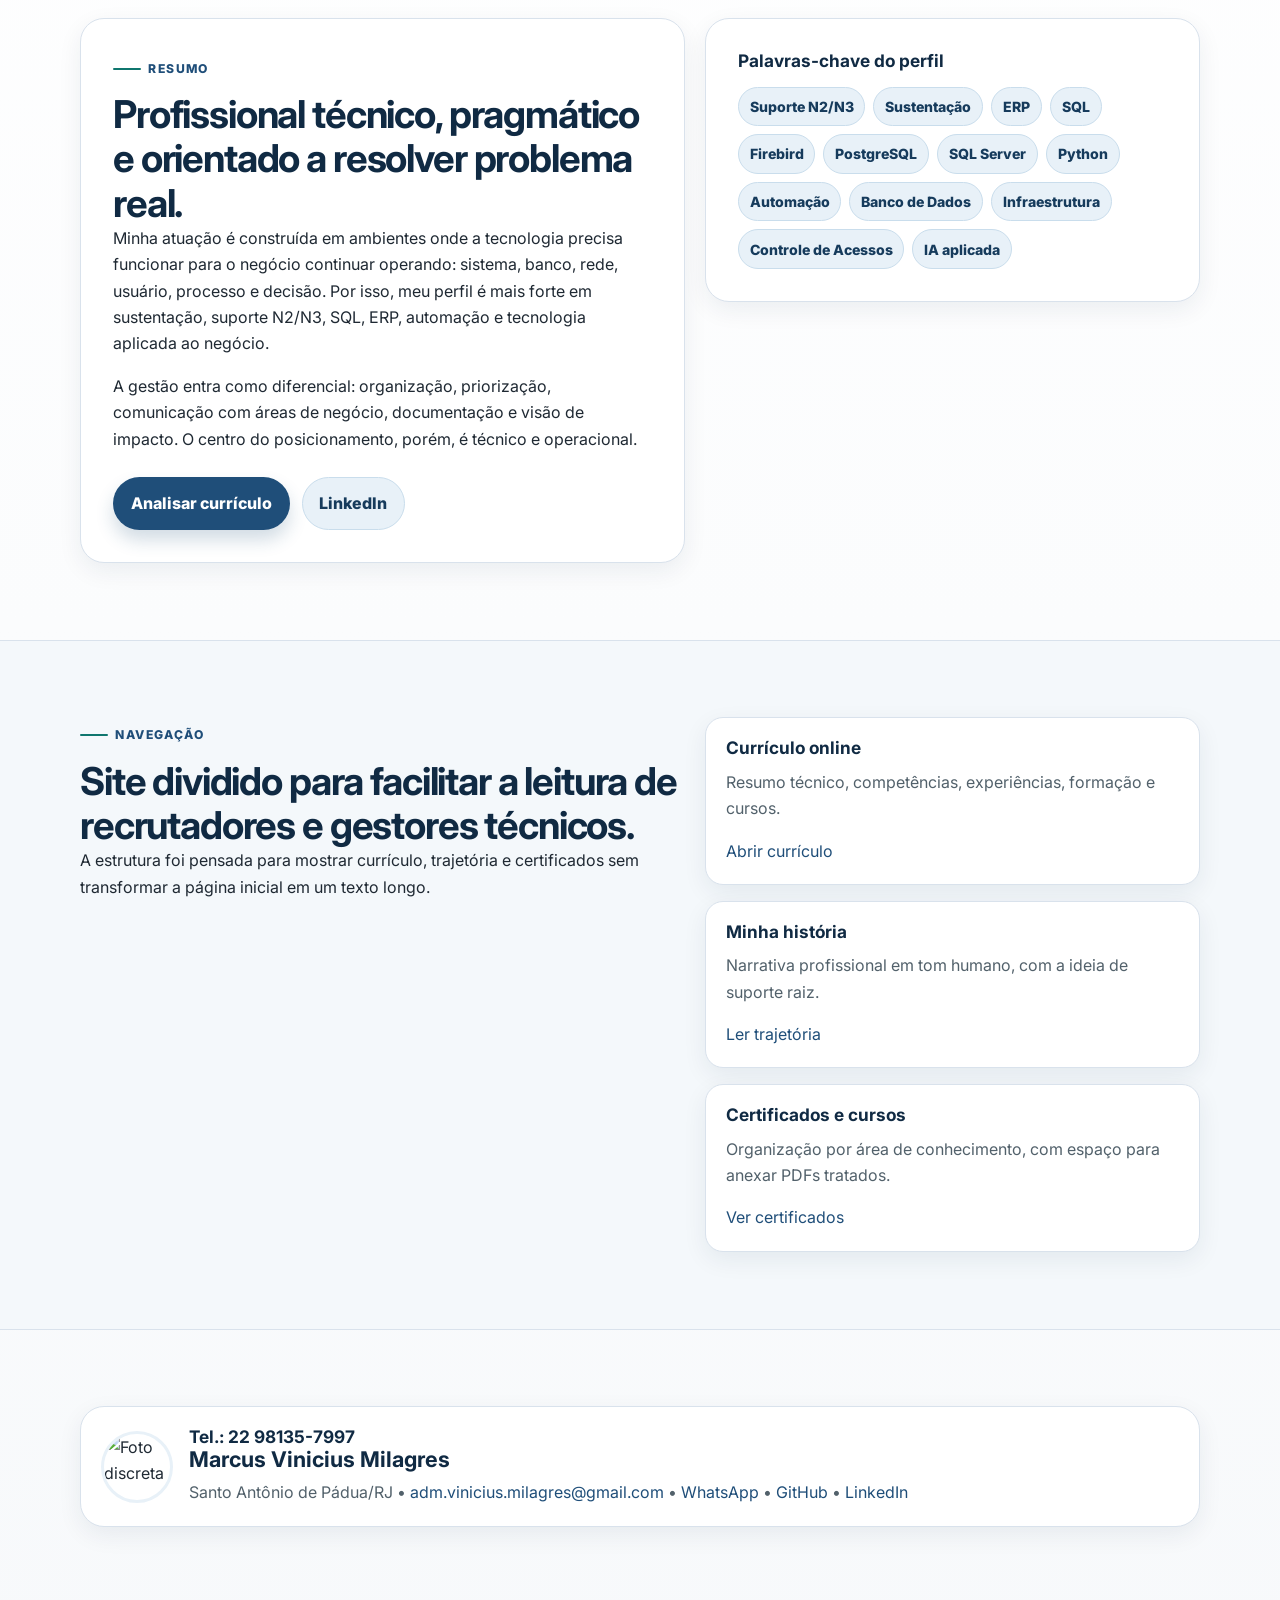
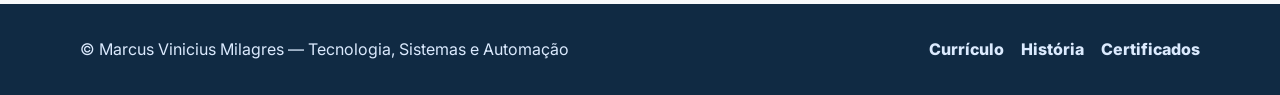
==== commit 7daf1648: "telefone evidente telefone evidente" ====
--- a/index.html
+++ b/index.html
@@ -168,7 +168,7 @@
       <div class="container profile-mini">
         <img src="./assets/images/fotoVini.PNG" alt="Foto discreta de Marcus Vinicius Milagres">
         <div>
-          <h3>Marcus Vinicius Milagres</h3>
+          <h3>Tel.: 22 98135-7997</h3>
           <h3 style="font-size: 1.35rem;">Marcus Vinicius Milagres</h3>
           <p style="margin: .45rem 0 0; color: var(--cinza-700); font-size: 1rem; line-height: 1.7;">
             Santo Antônio de Pádua/RJ •
